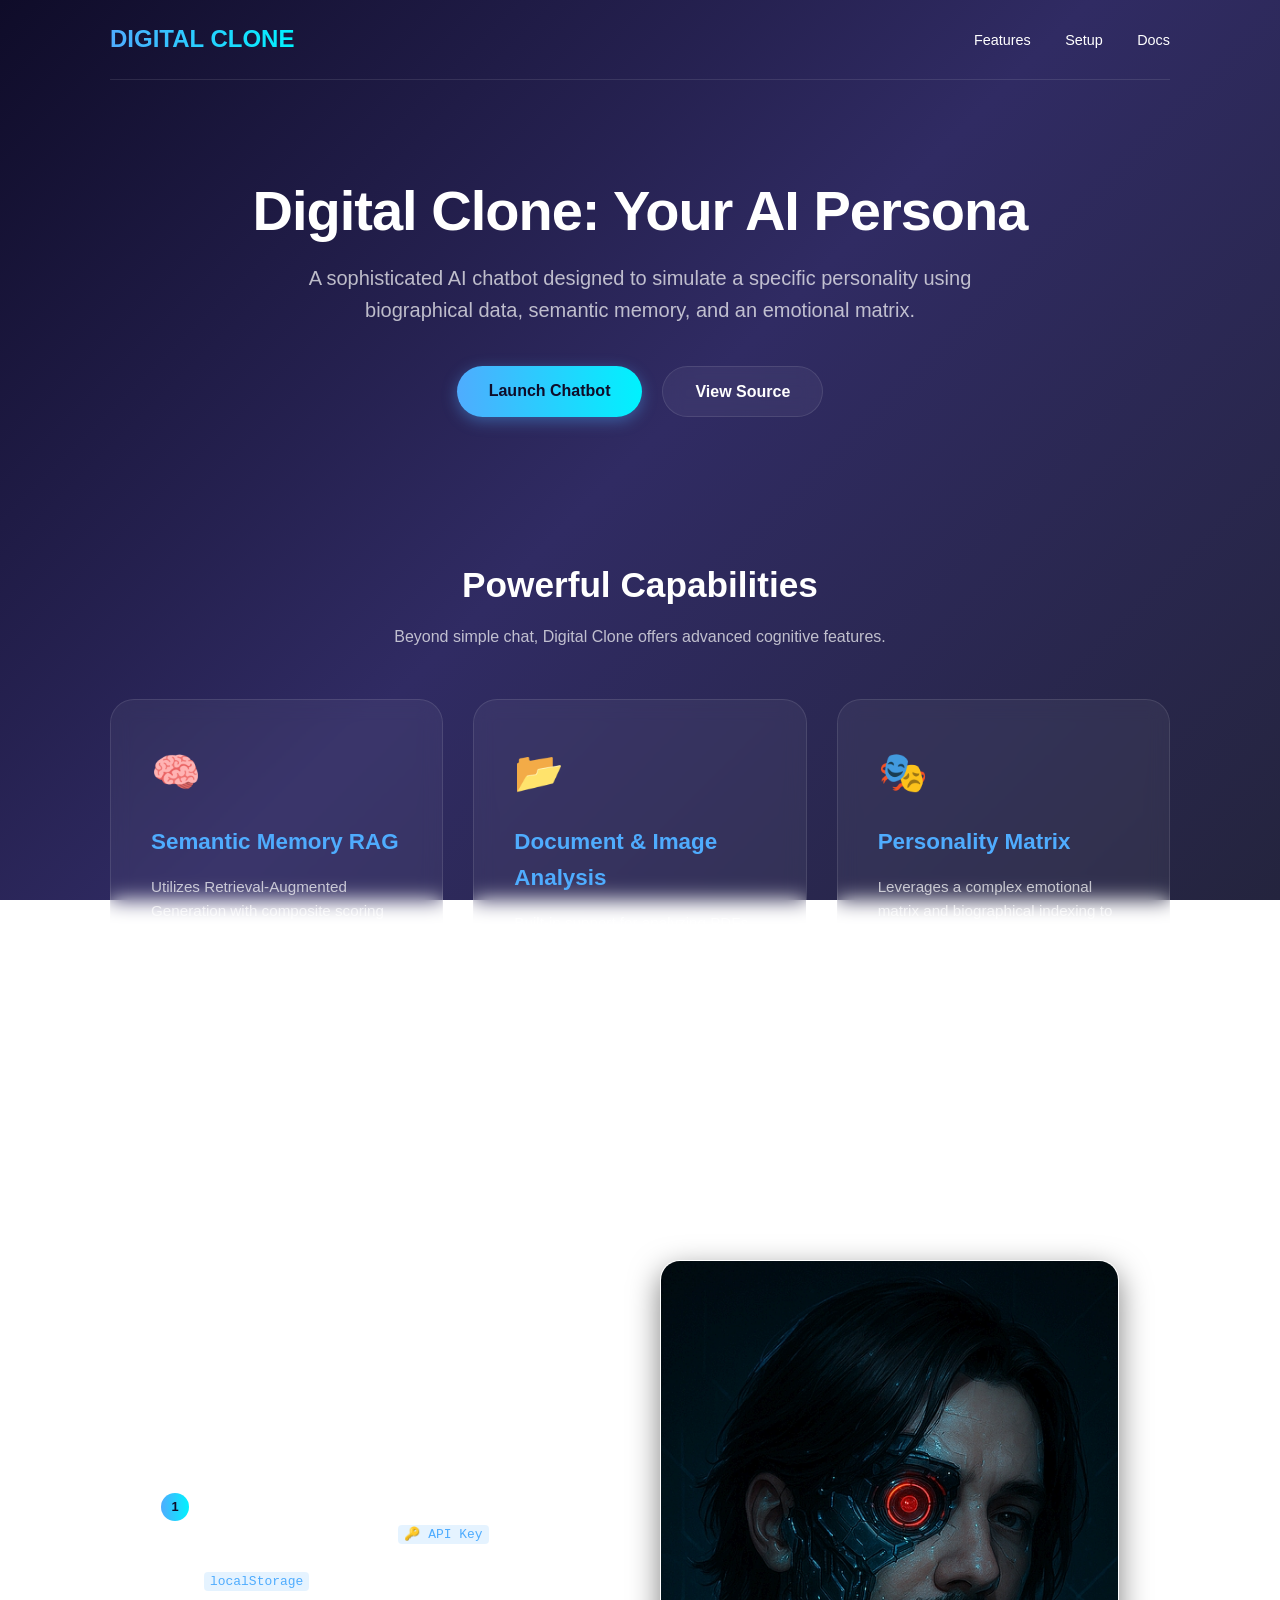
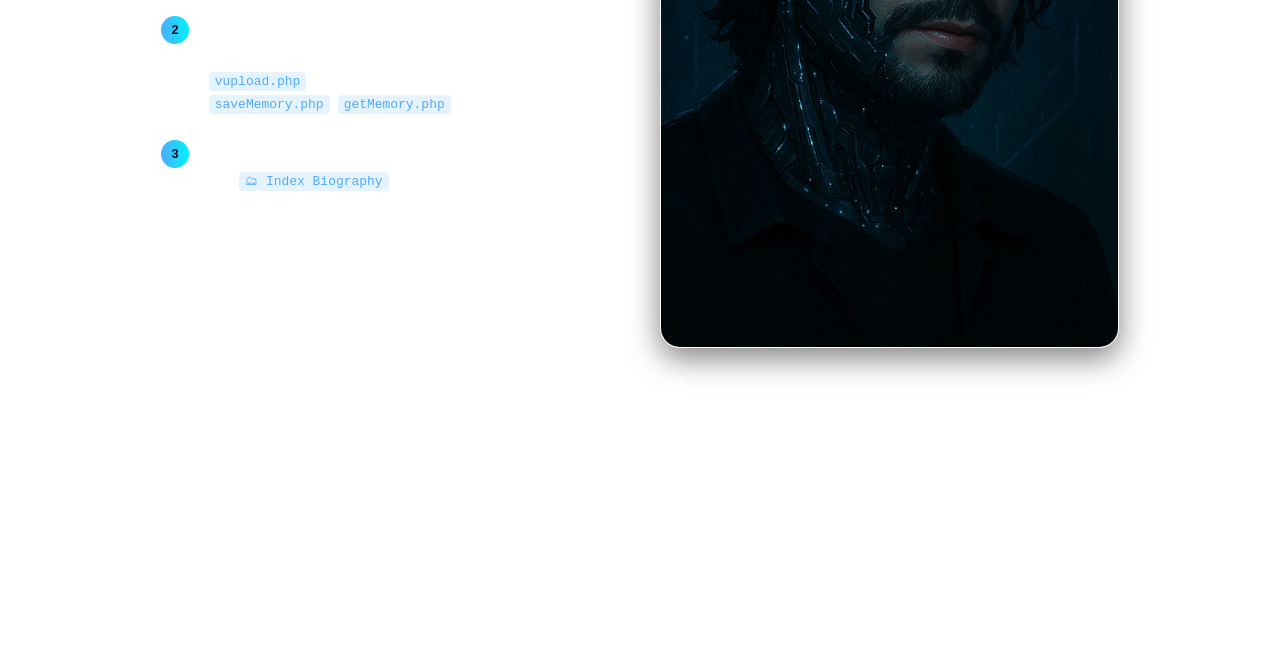
==== index.html @ b4e37674 "feat: add beautiful landing page index.html for Digital Clone project - Implemented a modern landing" ====
<!DOCTYPE html>
<html lang="en">
<head>
  <meta charset="UTF-8">
  <meta name="viewport" content="width=device-width, initial-scale=1.0">
  <title>Digital Clone | AI Persona Landing Page</title>
  <style>
    :root {
      --bg-gradient: linear-gradient(135deg, #0f0c29, #302b63, #24243e);
      --accent-gradient: linear-gradient(90deg, #4facfe, #00f2fe);
      --glass-bg: rgba(255, 255, 255, 0.05);
      --glass-border: rgba(255, 255, 255, 0.1);
      --text-main: #ffffff;
      --text-dim: rgba(255, 255, 255, 0.7);
      --text-muted: rgba(255, 255, 255, 0.5);
    }

    *, *::before, *::after {
      box-sizing: border-box;
      margin: 0;
      padding: 0;
    }

    body {
      font-family: "Segoe UI", Roboto, -apple-system, BlinkMacSystemFont, sans-serif;
      background: var(--bg-gradient);
      background-attachment: fixed;
      color: var(--text-main);
      line-height: 1.6;
      min-height: 100vh;
      overflow-x: hidden;
    }

    .container {
      max-width: 1100px;
      margin: 0 auto;
      padding: 0 20px;
    }

    /* --- Navigation --- */
    nav {
      height: 80px;
      display: flex;
      align-items: center;
      justify-content: space-between;
      border-bottom: 1px solid var(--glass-border);
    }

    .logo {
      font-size: 1.5rem;
      font-weight: 800;
      background: var(--accent-gradient);
      -webkit-background-clip: text;
      -webkit-text-fill-color: transparent;
      background-clip: text;
      text-decoration: none;
    }

    .nav-links a {
      color: var(--text-main);
      text-decoration: none;
      margin-left: 30px;
      font-size: 0.9rem;
      font-weight: 500;
      transition: color 0.3s;
    }

    .nav-links a:hover {
      color: #4facfe;
    }

    /* --- Hero Section --- */
    .hero {
      padding: 100px 0 60px;
      text-align: center;
    }

    .hero h1 {
      font-size: 3.5rem;
      font-weight: 800;
      margin-bottom: 20px;
      letter-spacing: -1px;
      line-height: 1.1;
    }

    .hero p {
      font-size: 1.25rem;
      color: var(--text-dim);
      max-width: 700px;
      margin: 0 auto 40px;
    }

    .cta-group {
      display: flex;
      justify-content: center;
      gap: 20px;
    }

    .btn {
      display: inline-block;
      padding: 12px 32px;
      border-radius: 50px;
      font-weight: 700;
      text-decoration: none;
      transition: all 0.3s;
      cursor: pointer;
      font-size: 1rem;
    }

    .btn-primary {
      background: var(--accent-gradient);
      color: #0f0c29;
      box-shadow: 0 4px 15px rgba(79, 172, 254, 0.4);
    }

    .btn-primary:hover {
      transform: translateY(-2px);
      box-shadow: 0 6px 20px rgba(79, 172, 254, 0.6);
    }

    .btn-secondary {
      background: var(--glass-bg);
      color: var(--text-main);
      border: 1px solid var(--glass-border);
      backdrop-filter: blur(10px);
    }

    .btn-secondary:hover {
      background: rgba(255, 255, 255, 0.1);
      transform: translateY(-2px);
    }

    /* --- Features Section --- */
    .features {
      padding: 80px 0;
    }

    .section-title {
      text-align: center;
      margin-bottom: 50px;
    }

    .section-title h2 {
      font-size: 2.2rem;
      margin-bottom: 10px;
    }

    .section-title p {
      color: var(--text-dim);
    }

    .features-grid {
      display: grid;
      grid-template-columns: repeat(auto-fit, minmax(300px, 1fr));
      gap: 30px;
    }

    .feature-card {
      background: var(--glass-bg);
      border: 1px solid var(--glass-border);
      backdrop-filter: blur(10px);
      padding: 40px;
      border-radius: 24px;
      transition: transform 0.3s;
    }

    .feature-card:hover {
      transform: translateY(-10px);
      border-color: rgba(79, 172, 254, 0.3);
    }

    .feature-icon {
      font-size: 2.5rem;
      margin-bottom: 20px;
      display: block;
    }

    .feature-card h3 {
      font-size: 1.4rem;
      margin-bottom: 15px;
      color: #4facfe;
    }

    .feature-card p {
      color: var(--text-dim);
      font-size: 0.95rem;
    }

    /* --- Configuration Section --- */
    .config {
      padding: 80px 0;
    }

    .config-box {
      background: var(--glass-bg);
      border: 1px solid var(--glass-border);
      backdrop-filter: blur(10px);
      padding: 50px;
      border-radius: 24px;
    }

    .config-grid {
      display: grid;
      grid-template-columns: 1fr 1fr;
      gap: 40px;
      align-items: center;
    }

    .config-steps {
      list-style: none;
    }

    .config-steps li {
      margin-bottom: 20px;
      display: flex;
      align-items: flex-start;
      gap: 15px;
    }

    .step-num {
      background: var(--accent-gradient);
      color: #0f0c29;
      width: 28px;
      height: 28px;
      border-radius: 50%;
      display: flex;
      align-items: center;
      justify-content: center;
      font-weight: 800;
      font-size: 0.8rem;
      flex-shrink: 0;
      margin-top: 4px;
    }

    .step-content h4 {
      font-size: 1.1rem;
      margin-bottom: 5px;
    }

    .step-content p {
      font-size: 0.9rem;
      color: var(--text-dim);
    }

    code {
      background: rgba(79, 172, 254, 0.15);
      padding: 2px 6px;
      border-radius: 4px;
      color: #4facfe;
      font-family: monospace;
      font-size: 0.9em;
    }

    /* --- Footer --- */
    footer {
      padding: 60px 0 40px;
      border-top: 1px solid var(--glass-border);
      text-align: center;
    }

    .footer-content p {
      color: var(--text-muted);
      font-size: 0.9rem;
    }

    .author-info {
      margin-top: 20px;
      font-style: italic;
    }

    /* --- Responsive --- */
    @media (max-width: 768px) {
      .hero h1 {
        font-size: 2.5rem;
      }
      .config-grid {
        grid-template-columns: 1fr;
      }
      .nav-links {
        display: none;
      }
    }
  </style>
</head>
<body>

  <div class="container">
    <nav>
      <a href="#" class="logo">DIGITAL CLONE</a>
      <div class="nav-links">
        <a href="#features">Features</a>
        <a href="#config">Setup</a>
        <a href="Documentation_Digital_Clone.html">Docs</a>
      </div>
    </nav>

    <header class="hero">
      <h1>Digital Clone: Your AI Persona</h1>
      <p>A sophisticated AI chatbot designed to simulate a specific personality using biographical data, semantic memory, and an emotional matrix.</p>
      <div class="cta-group">
        <a href="chatbot.html" class="btn btn-primary">Launch Chatbot</a>
        <a href="#" class="btn btn-secondary">View Source</a>
      </div>
    </header>

    <section id="features" class="features">
      <div class="section-title">
        <h2>Powerful Capabilities</h2>
        <p>Beyond simple chat, Digital Clone offers advanced cognitive features.</p>
      </div>
      <div class="features-grid">
        <div class="feature-card">
          <span class="feature-icon">🧠</span>
          <h3>Semantic Memory RAG</h3>
          <p>Utilizes Retrieval-Augmented Generation with composite scoring (Similarity + Recency) to provide contextually relevant responses based on past interactions.</p>
        </div>
        <div class="feature-card">
          <span class="feature-icon">📂</span>
          <h3>Document & Image Analysis</h3>
          <p>Built-in support for analyzing PDFs, text files, and images. The AI can "see" and "read" your files to provide detailed insights and data extraction.</p>
        </div>
        <div class="feature-card">
          <span class="feature-icon">🎭</span>
          <h3>Personality Matrix</h3>
          <p>Leverages a complex emotional matrix and biographical indexing to maintain a consistent persona, reflecting specific traits, history, and voice.</p>
        </div>
      </div>
    </section>

    <section id="config" class="config">
      <div class="config-box">
        <div class="config-grid">
          <div class="config-text">
            <h2>Quick Configuration</h2>
            <p style="margin-bottom: 20px; color: var(--text-dim);">Get your Digital Clone up and running in minutes by following these simple steps.</p>
            <ul class="config-steps">
              <li>
                <div class="step-num">1</div>
                <div class="step-content">
                  <h4>API Key Setup</h4>
                  <p>Open the chatbot and click on <code>🔑 API Key</code> to enter your OpenAI API key. It will be securely stored in your browser's <code>localStorage</code>.</p>
                </div>
              </li>
              <li>
                <div class="step-num">2</div>
                <div class="step-content">
                  <h4>PHP Environment</h4>
                  <p>Ensure your server supports PHP for file uploads (<code>vupload.php</code>) and memory synchronization (<code>saveMemory.php</code>, <code>getMemory.php</code>).</p>
                </div>
              </li>
              <li>
                <div class="step-num">3</div>
                <div class="step-content">
                  <h4>Biographical Indexing</h4>
                  <p>Click <code>🗂 Index Biography</code> to process the bio files and create the semantic embeddings necessary for the persona's memory.</p>
                </div>
              </li>
            </ul>
          </div>
          <div style="text-align: center;">
            <img src="ad_digital_clone.jpg" alt="Digital Clone Preview" style="max-width: 100%; border-radius: 20px; box-shadow: 0 10px 30px rgba(0,0,0,0.5); border: 1px solid var(--glass-border);">
          </div>
        </div>
      </div>
    </section>

    <footer>
      <div class="footer-content">
        <p>&copy; 2024 Digital Clone Project. All rights reserved.</p>
        <p class="author-info">Digital Clone is by Alessandro Demontis for <strong>Vivacity Design</strong> web agency, Pomezia.</p>
      </div>
    </footer>
  </div>

</body>
</html>
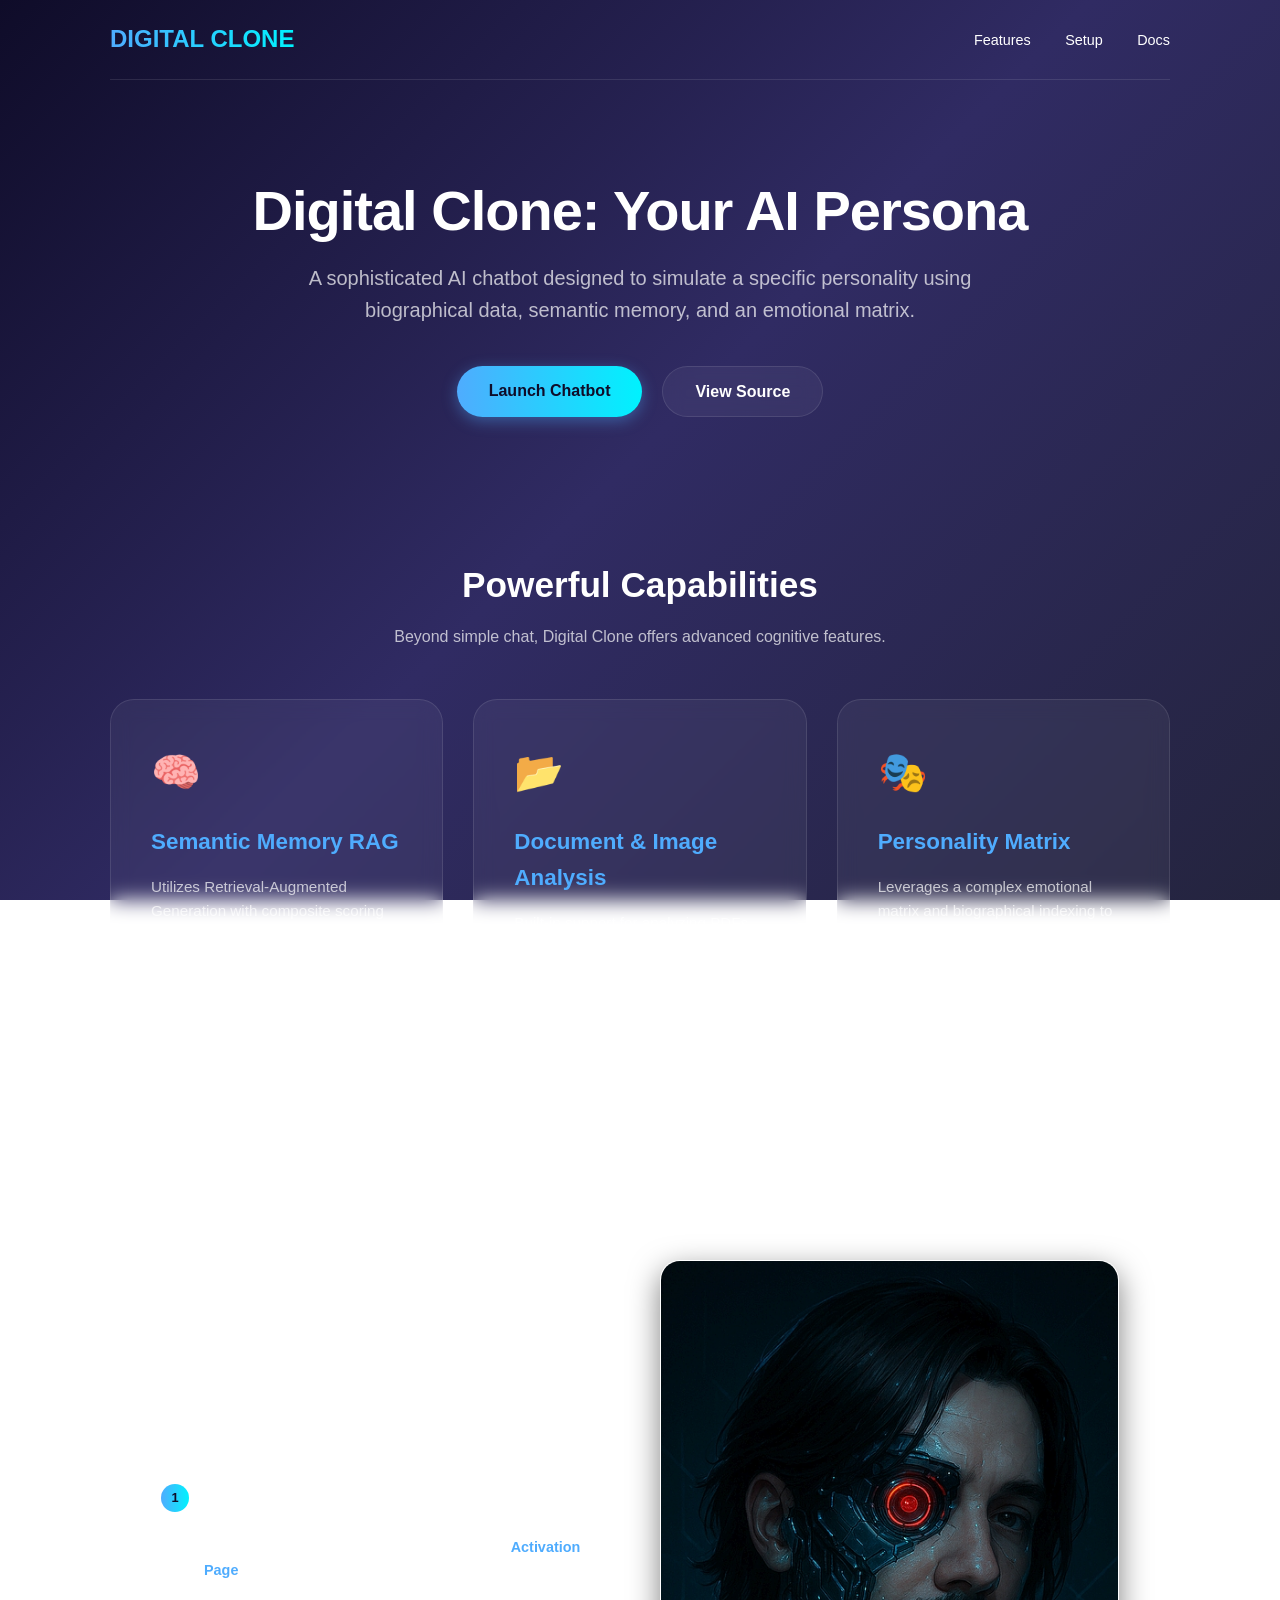
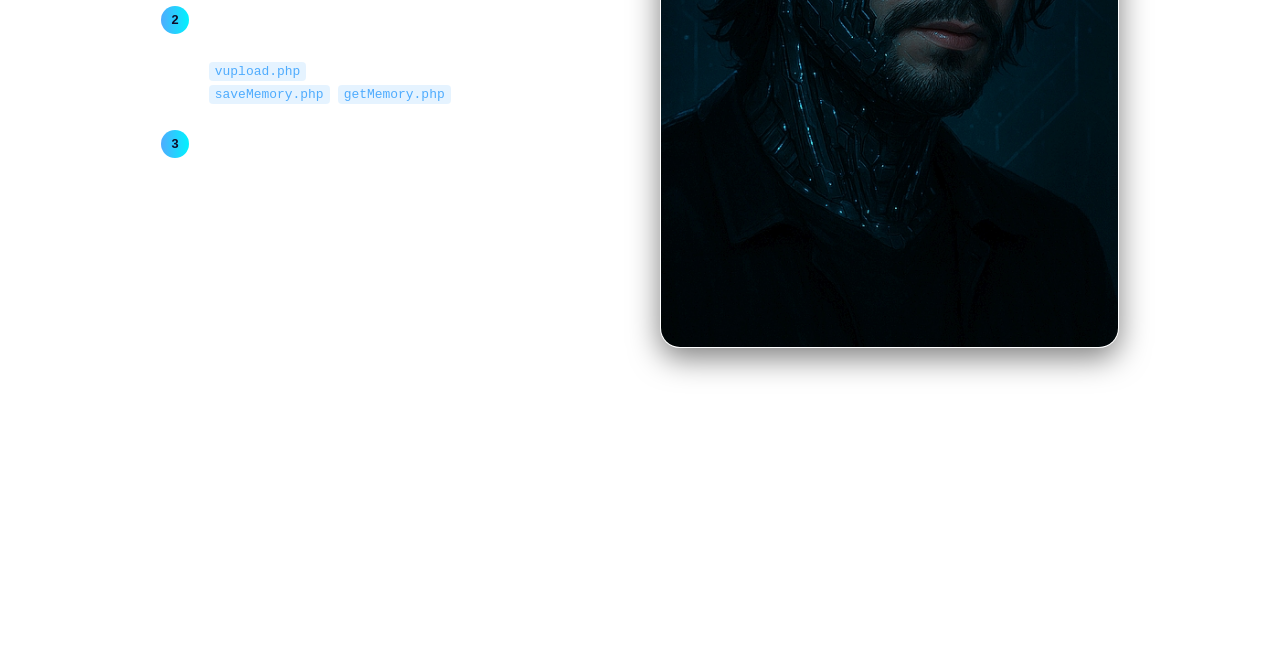
==== commit 4e82a7f4: "feat: enhance activation experience with new activate.php and modern UI - Created a new, standalone " ====
--- a/index.html
+++ b/index.html
@@ -338,7 +338,7 @@
                 <div class="step-num">1</div>
                 <div class="step-content">
                   <h4>API Key Setup</h4>
-                  <p>Open the chatbot and click on <code>🔑 API Key</code> to enter your OpenAI API key. It will be securely stored in your browser's <code>localStorage</code>.</p>
+                  <p>Enter your OpenAI API key to enable the chatbot's intelligence. You can do this in the chatbot settings or on the <a href="activate.php" style="color: #4facfe; text-decoration: none; font-weight: 600;">Activation Page</a>.</p>
                 </div>
               </li>
               <li>
@@ -352,7 +352,7 @@
                 <div class="step-num">3</div>
                 <div class="step-content">
                   <h4>Biographical Indexing</h4>
-                  <p>Click <code>🗂 Index Biography</code> to process the bio files and create the semantic embeddings necessary for the persona's memory.</p>
+                  <p>Process the bio files to create the semantic embeddings necessary for the persona's memory. <a href="activate.php" class="btn btn-secondary" style="display: inline-block; padding: 5px 15px; font-size: 0.8rem; margin-top: 10px; border-radius: 8px;">Go to Activation</a></p>
                 </div>
               </li>
             </ul>
